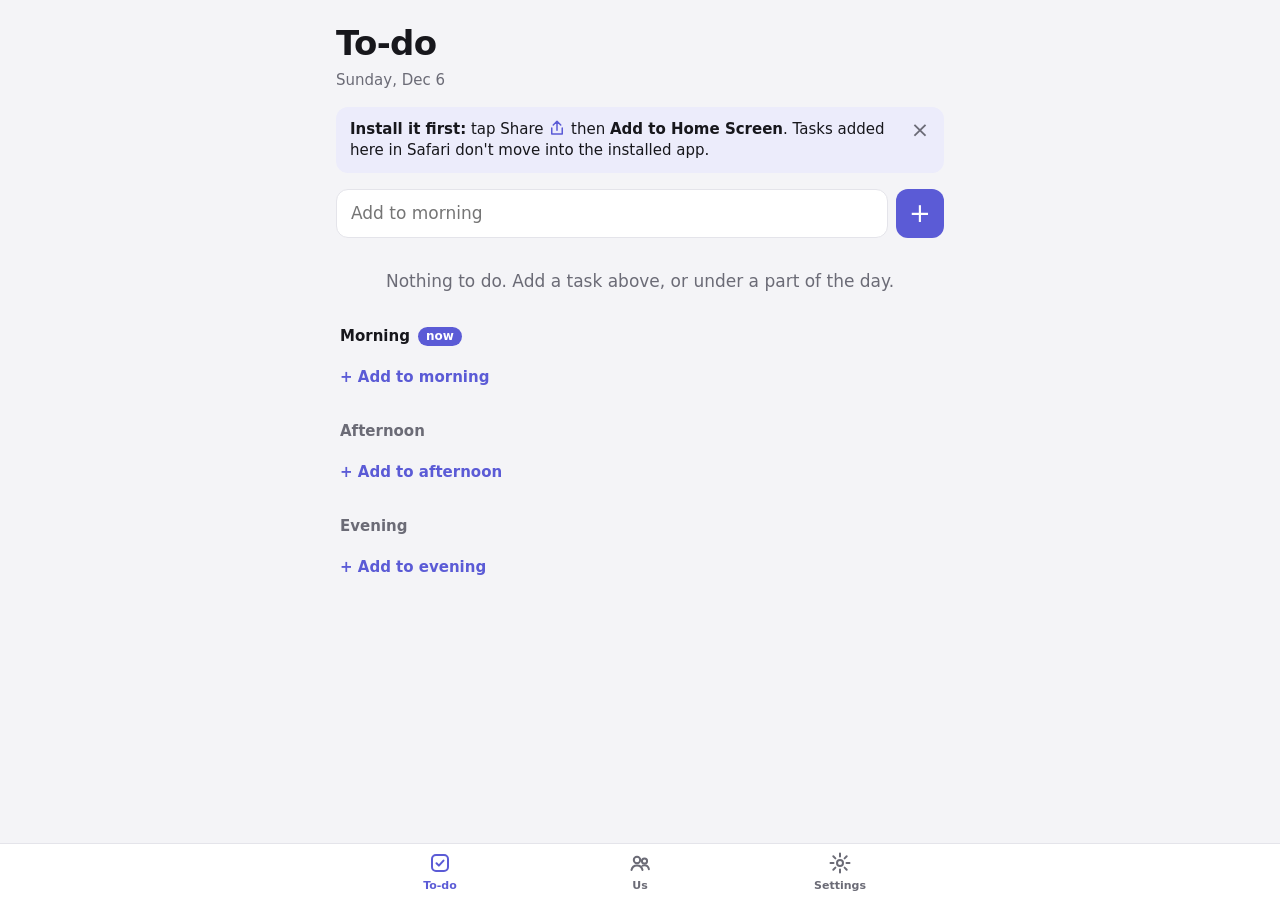
==== index.html @ 789d1683 "Daily v0.4.0" ====
<!doctype html>
<html lang="en">
<head>
<meta charset="utf-8">
<meta name="viewport" content="width=device-width, initial-scale=1, viewport-fit=cover">
<!-- Safety: only this app's own files may load or run; the only other site it may talk to is its own account server -->
<meta http-equiv="Content-Security-Policy" content="default-src 'self'; connect-src 'self' https://jgljhwydqghnmutywkzp.supabase.co wss://jgljhwydqghnmutywkzp.supabase.co; img-src 'self' data: blob:; object-src 'none'; base-uri 'none'; form-action 'none'">
<title>Daily</title>
<meta name="theme-color" content="#f4f4f7" media="(prefers-color-scheme: light)">
<meta name="theme-color" content="#0f0f12" media="(prefers-color-scheme: dark)">
<meta name="mobile-web-app-capable" content="yes">
<meta name="apple-mobile-web-app-capable" content="yes">
<meta name="apple-mobile-web-app-status-bar-style" content="default">
<meta name="apple-mobile-web-app-title" content="Daily">
<link rel="manifest" href="manifest.webmanifest">
<link rel="apple-touch-icon" href="icons/icon-180.png">
<link rel="icon" href="icons/icon-192.png">
<link rel="stylesheet" href="app.css">
<script src="vendor/supabase-2.117.3.js" defer></script>
<script src="config.js" defer></script>
<script src="app.js" defer></script>
<script src="sync.js" defer></script>
<script src="together.js" defer></script>
<script src="together-view.js" defer></script>
</head>
<body>
<header class="top">
  <h1 id="title">To-do</h1>
  <p id="subtitle" class="sub"></p>
</header>

<div id="banner" class="banner" role="alert" hidden></div>

<main>
  <!-- To-do tab -->
  <section id="view-todo" class="view">
    <div id="install-tip" class="tip" hidden>
      <p><b>Install it first:</b> tap Share
        <svg class="inline-icon" viewBox="0 0 24 24" aria-label="Share icon"><path d="M12 3v12M7 8l5-5 5 5M5 12v8h14v-8" fill="none" stroke="currentColor" stroke-width="2" stroke-linecap="round" stroke-linejoin="round"/></svg>
        then <b>Add to Home Screen</b>. Tasks added here in Safari don't move into the installed app.</p>
      <button id="install-tip-close" class="icon-btn" type="button" aria-label="Hide tip">×</button>
    </div>

    <form id="add-form" class="add" autocomplete="off">
      <input id="add-input" type="text" placeholder="Add a task" maxlength="200" enterkeyhint="done" aria-label="New task">
      <button type="submit" class="add-btn" aria-label="Add task">+</button>
    </form>

    <p id="empty" class="empty" hidden>Nothing to do. Add a task above, or under a part of the day.</p>

    <!-- Morning / Afternoon / Evening (and Anytime when it has tasks), drawn by app.js -->
    <div id="parts"></div>

    <button id="clear-done" class="text-btn danger" type="button" hidden>Clear done tasks</button>
  </section>

  <!-- Us tab: plans and the shared list, drawn by together-view.js -->
  <section id="view-us" class="view" hidden>
    <div id="us-root"></div>
  </section>

  <!-- Settings tab -->
  <section id="view-settings" class="view" hidden>
    <div class="card">
      <h2>Account</h2>
      <form id="signin-form" class="account-form" autocomplete="on" hidden>
        <input id="signin-email" type="email" placeholder="Email" autocomplete="username" aria-label="Email"
          autocapitalize="off" spellcheck="false">
        <input id="signin-password" type="password" placeholder="Password" autocomplete="current-password"
          aria-label="Password">
        <button id="signin-btn" class="btn primary" type="submit">Sign in</button>
      </form>
      <div id="account-in" hidden>
        <p>Signed in as <b id="account-email"></b></p>
        <button id="sync-now" class="btn" type="button">Sync now</button>
        <details id="password-box">
          <summary class="btn">Change password</summary>
          <form id="password-form" class="account-form">
            <input id="new-password" type="password" placeholder="New password (8+ characters)"
              autocomplete="new-password" aria-label="New password">
            <button class="btn primary" type="submit">Save new password</button>
          </form>
        </details>
        <button id="signout-btn" class="btn" type="button">Sign out</button>
      </div>
      <p id="sync-status" class="muted"></p>
    </div>

    <div class="card">
      <h2>Backup</h2>
      <p id="backup-status" class="muted"></p>
      <button id="export-btn" class="btn primary" type="button">Save a backup</button>
      <button id="import-btn" class="btn" type="button">Restore from a backup file</button>
      <button id="snapshot-btn" class="btn" type="button"></button>
      <input id="import-file" type="file" accept="application/json,.json" hidden>
    </div>

    <div class="card">
      <h2>Privacy</h2>
      <p id="privacy-text">Your tasks are stored only on this phone. Nothing is sent anywhere until you sign in. No tracking, no ads.</p>
      <p id="persist-status" class="muted"></p>
    </div>

    <div class="card">
      <h2>Install on iPhone</h2>
      <ol class="steps">
        <li>Open the app link in <b>Safari</b></li>
        <li>Tap <b>Share</b>, then <b>Add to Home Screen</b></li>
        <li>Open <b>Daily</b> from the home screen from now on</li>
      </ol>
    </div>

    <p class="muted center">Daily · version <span id="app-version"></span></p>
  </section>
</main>

<nav class="tabs">
  <button class="tab active" type="button" data-view="todo">
    <svg viewBox="0 0 24 24" aria-hidden="true"><rect x="4" y="4" width="16" height="16" rx="4" fill="none" stroke="currentColor" stroke-width="2"/><path d="M8.5 12.2l2.4 2.4 4.6-5" fill="none" stroke="currentColor" stroke-width="2" stroke-linecap="round" stroke-linejoin="round"/></svg>
    To-do
  </button>
  <button class="tab" type="button" data-view="us">
    <svg viewBox="0 0 24 24" aria-hidden="true"><circle cx="9" cy="9" r="3.2" fill="none" stroke="currentColor" stroke-width="2"/><circle cx="16.5" cy="10" r="2.6" fill="none" stroke="currentColor" stroke-width="2"/><path d="M3.5 19c.6-3 2.8-4.6 5.5-4.6s4.9 1.6 5.5 4.6M14.6 14.6c.6-.2 1.2-.3 1.9-.3 2.2 0 3.9 1.3 4.4 4" fill="none" stroke="currentColor" stroke-width="2" stroke-linecap="round"/></svg>
    <span>Us <span id="us-count" class="tab-count" hidden></span></span>
  </button>
  <button class="tab" type="button" data-view="settings">
    <svg viewBox="0 0 24 24" aria-hidden="true"><circle cx="12" cy="12" r="3" fill="none" stroke="currentColor" stroke-width="2"/><path d="M12 2.5v3M12 18.5v3M2.5 12h3M18.5 12h3M5.3 5.3l2.1 2.1M16.6 16.6l2.1 2.1M5.3 18.7l2.1-2.1M16.6 7.4l2.1-2.1" stroke="currentColor" stroke-width="2" stroke-linecap="round"/></svg>
    Settings
  </button>
</nav>

<div id="toast" class="toast" role="status" hidden>
  <span id="toast-text"></span>
  <button id="toast-undo" type="button" hidden>Undo</button>
</div>
</body>
</html>
---- app.css ----
/* Daily App styles. Colors are tokens on :root; dark mode follows the phone's setting. */
:root {
  --bg: #f4f4f7;
  --card: #ffffff;
  --text: #17171c;
  --muted: #6b6b76;
  --line: #e4e4ea;
  --accent: #5b5bd6;
  --accent-text: #ffffff;
  --danger: #c93a50;
  --done: #9a9aa5;
  --tip: #ececfb;
  --shadow: 0 1px 2px rgba(20, 20, 40, .06), 0 2px 8px rgba(20, 20, 40, .04);
  color-scheme: light dark;
}
@media (prefers-color-scheme: dark) {
  :root {
    --bg: #0f0f12;
    --card: #1b1b20;
    --text: #f2f2f5;
    --muted: #9b9ba6;
    --line: #2a2a31;
    --accent: #8b8bf0;
    --accent-text: #0f0f12;
    --danger: #ff6b81;
    --done: #6c6c76;
    --tip: #22223a;
    --shadow: none;
  }
}

* { box-sizing: border-box; }
[hidden] { display: none !important; }
/* App feel: no double-tap zoom (pinch zoom still works), no text-select popup when holding a task.
   Typing boxes stay selectable. */
html { -webkit-text-size-adjust: 100%; touch-action: manipulation; }
body { -webkit-user-select: none; user-select: none; -webkit-touch-callout: none; }
input, textarea { -webkit-user-select: text; user-select: text; }
body {
  margin: 0;
  min-height: 100dvh;
  background: var(--bg);
  color: var(--text);
  font: 17px/1.4 -apple-system, BlinkMacSystemFont, "SF Pro Text", system-ui, sans-serif;
  /* Room for the iPhone notch at the top and the tab bar + home bar at the bottom */
  padding: env(safe-area-inset-top) 0 calc(72px + env(safe-area-inset-bottom));
  -webkit-tap-highlight-color: transparent;
}
button { font: inherit; color: inherit; cursor: pointer; transition: transform .08s ease, opacity .08s ease; }
/* Pressed look, so every tap answers right away */
button:active { transform: scale(.95); opacity: .7; }
@media (prefers-reduced-motion: reduce) {
  *, ::before, ::after { transition: none !important; }
  button:active { transform: none; }
}

.top, main { max-width: 640px; margin: 0 auto; }
.top { padding: 20px 16px 4px; }
h1 { margin: 0; font-size: 34px; font-weight: 700; letter-spacing: -0.02em; }
.sub { margin: 2px 0 0; color: var(--muted); font-size: 15px; }
main { padding: 12px 16px 24px; }

.banner {
  max-width: 608px; margin: 8px auto 0; padding: 12px 14px; border-radius: 12px;
  background: var(--danger); color: #fff; font-size: 15px;
}

/* Add-a-task row. 17px text stops iPhone from zooming in when typing. */
.add { display: flex; gap: 8px; margin-bottom: 16px; }
.add input {
  flex: 1; min-width: 0; padding: 12px 14px; font: inherit;
  border: 1px solid var(--line); border-radius: 12px; background: var(--card); color: var(--text);
}
.add input:focus { outline: 2px solid var(--accent); outline-offset: -1px; border-color: transparent; }
.add-btn {
  flex: none; width: 48px; border: 0; border-radius: 12px;
  background: var(--accent); color: var(--accent-text); font-size: 26px; line-height: 1;
}

/* Task lists */
.list {
  list-style: none; margin: 0; padding: 0; overflow: hidden;
  background: var(--card); border-radius: 14px; box-shadow: var(--shadow);
}
.list:empty { display: none; }
.item { display: flex; align-items: center; gap: 2px; min-height: 52px; padding: 0 4px 0 4px; border-top: 1px solid var(--line); }
.item:first-child { border-top: 0; }
.check { flex: none; width: 44px; height: 44px; display: grid; place-items: center; padding: 0; border: 0; background: none; }
.check span {
  width: 24px; height: 24px; display: grid; place-items: center;
  border: 2px solid var(--muted); border-radius: 50%; transition: background .15s, border-color .15s;
}
.check svg { width: 14px; height: 14px; opacity: 0; color: var(--accent-text); }
.item.done .check span { background: var(--accent); border-color: var(--accent); }
.item.done .check svg { opacity: 1; }
.text { flex: 1; min-width: 0; padding: 13px 0; overflow-wrap: anywhere; }
.item.done .text { color: var(--done); text-decoration: line-through; }
.edit { flex: 1; min-width: 0; padding: 13px 0; border: 0; outline: none; background: transparent; color: var(--text); font: inherit; }
.del { flex: none; width: 44px; height: 44px; padding: 0; border: 0; background: none; color: var(--muted); font-size: 22px; }

.empty { margin: 32px 0; text-align: center; color: var(--muted); }

/* Parts of the day */
.part { margin-bottom: 22px; }
.part-head {
  display: flex; align-items: center; gap: 8px; margin: 0 4px 8px;
  font-size: 15px; font-weight: 600; color: var(--muted);
}
.part.now .part-head { color: var(--text); }
.now-pill {
  padding: 1px 8px; border-radius: 999px;
  background: var(--accent); color: var(--accent-text); font-size: 12px; font-weight: 700;
}
.part-count { margin-left: auto; font-size: 13px; font-weight: 400; color: var(--muted); }
.add-to {
  display: block; width: 100%; min-height: 44px; padding: 8px 4px; border: 0; background: none;
  text-align: left; color: var(--accent); font-size: 15px; font-weight: 600;
}
.add-inline {
  display: block; width: 100%; margin-top: 8px; padding: 12px 14px; font: inherit;
  border: 0; border-radius: 12px; outline: 2px solid var(--accent); outline-offset: -1px;
  background: var(--card); color: var(--text);
}
.item.editing { flex-wrap: wrap; }
.move { display: flex; flex-wrap: wrap; gap: 6px; width: 100%; padding: 0 8px 12px 46px; }
.move button { min-height: 44px; padding: 10px 14px; border: 1px solid var(--line); border-radius: 999px; background: var(--bg); font-size: 14px; }
.move button.on { border-color: var(--accent); background: var(--accent); color: var(--accent-text); }

.text-btn { display: block; margin: 12px auto 0; padding: 10px 16px; border: 0; background: none; font-size: 15px; }
.danger { color: var(--danger); }

/* Install tip */
.tip {
  display: flex; align-items: flex-start; gap: 8px; margin-bottom: 16px;
  padding: 12px 6px 12px 14px; border-radius: 12px; background: var(--tip); font-size: 15px;
}
.tip p { margin: 0; flex: 1; }
.inline-icon { width: 18px; height: 18px; vertical-align: -3px; color: var(--accent); }
.icon-btn { flex: none; width: 36px; height: 36px; margin-top: -6px; border: 0; background: none; color: var(--muted); font-size: 22px; }

/* Settings */
.card { margin-bottom: 16px; padding: 16px; border-radius: 14px; background: var(--card); box-shadow: var(--shadow); }
.card h2 { margin: 0 0 6px; font-size: 20px; }
.card p { margin: 0 0 12px; }
.card p:last-child { margin-bottom: 0; }
.muted { color: var(--muted); font-size: 15px; }
.center { text-align: center; }
.steps { margin: 0; padding-left: 22px; }
.steps li { margin: 4px 0; }
.btn {
  display: block; width: 100%; margin-top: 8px; padding: 13px 16px;
  border: 1px solid var(--line); border-radius: 12px; background: var(--bg); text-align: center;
}
.btn.primary { border-color: var(--accent); background: var(--accent); color: var(--accent-text); font-weight: 600; }
.btn:disabled { opacity: .5; }

/* Account (sign-in) */
.account-form input {
  display: block; width: 100%; margin-top: 8px; padding: 12px 14px; font: inherit;
  border: 1px solid var(--line); border-radius: 12px; background: var(--bg); color: var(--text);
}
.account-form input:focus { outline: 2px solid var(--accent); outline-offset: -1px; border-color: transparent; }
#password-box summary { list-style: none; cursor: pointer; }
#password-box summary::-webkit-details-marker { display: none; }
#sync-status { margin-top: 12px; }

/* Us tab: plans and the shared list */
.us-head { margin: 22px 4px 8px; font-size: 15px; font-weight: 600; color: var(--muted); }
.us-msg { margin: 0 0 12px; padding: 10px 14px; border-radius: 12px; background: var(--tip); font-size: 15px; }
.plan-card {
  margin-bottom: 10px; padding: 14px 16px; border-radius: 14px; background: var(--card); box-shadow: var(--shadow);
  border: 2px solid var(--accent);
}
.plan-card.quiet { border-color: transparent; }
.plan-title { font-size: 17px; font-weight: 600; overflow-wrap: anywhere; }
.small { font-size: 13px; }
.btn-row { display: flex; gap: 8px; }
.btn-row .btn { flex: 1; }
.btn-row.three .btn { padding-left: 6px; padding-right: 6px; }
.btn.suggest { margin: 4px 0 6px; }
.plan-fields input[type="text"], .plan-fields input[type="date"], .plan-fields input[type="time"] {
  display: block; width: 100%; margin-top: 8px; padding: 12px 14px; font: inherit;
  border: 1px solid var(--line); border-radius: 12px; background: var(--bg); color: var(--text);
}
.plan-fields .move { padding: 8px 0 0; }
.plan-fields label { display: block; margin-top: 8px; }
.history { margin-top: 8px; font-size: 13px; color: var(--muted); }
.history summary { min-height: 32px; padding-top: 6px; cursor: pointer; }
.history ul { margin: 4px 0 0; padding-left: 18px; }
.by { color: var(--muted); font-size: 13px; text-decoration: none; }
.plan-row .text { padding-left: 12px; }
.past summary { font-weight: 600; cursor: pointer; }
.past .plan-card { margin-top: 10px; box-shadow: none; background: var(--bg); }
.invite .code { margin: 8px 0; font-size: 34px; font-weight: 700; letter-spacing: .18em; text-align: center; }
.tab-count {
  display: inline-block; min-width: 18px; padding: 0 5px; border-radius: 999px;
  background: var(--danger); color: #fff; font-size: 11px; line-height: 18px; text-align: center;
}

/* Bottom tab bar */
.tabs {
  position: fixed; left: 0; right: 0; bottom: 0; display: flex; justify-content: center;
  padding-bottom: env(safe-area-inset-bottom);
  background: var(--card); border-top: 1px solid var(--line);
}
.tab {
  flex: 1; max-width: 200px; height: 56px; border: 0; background: none; color: var(--muted);
  display: flex; flex-direction: column; align-items: center; justify-content: center; gap: 3px;
  font-size: 11px; font-weight: 600;
}
.tab svg { width: 24px; height: 24px; }
.tab.active { color: var(--accent); }

/* Toast with Undo */
.toast {
  position: fixed; left: 16px; right: 16px; bottom: calc(68px + env(safe-area-inset-bottom));
  max-width: 480px; margin: 0 auto; display: flex; align-items: center; justify-content: space-between; gap: 12px;
  padding: 10px 8px 10px 16px; border-radius: 12px; background: #23232a; color: #fff; font-size: 15px;
  box-shadow: 0 4px 16px rgba(0, 0, 0, .2);
}
.toast button { min-height: 44px; padding: 8px 14px; border: 0; background: none; color: #a9a9ff; font-weight: 700; }
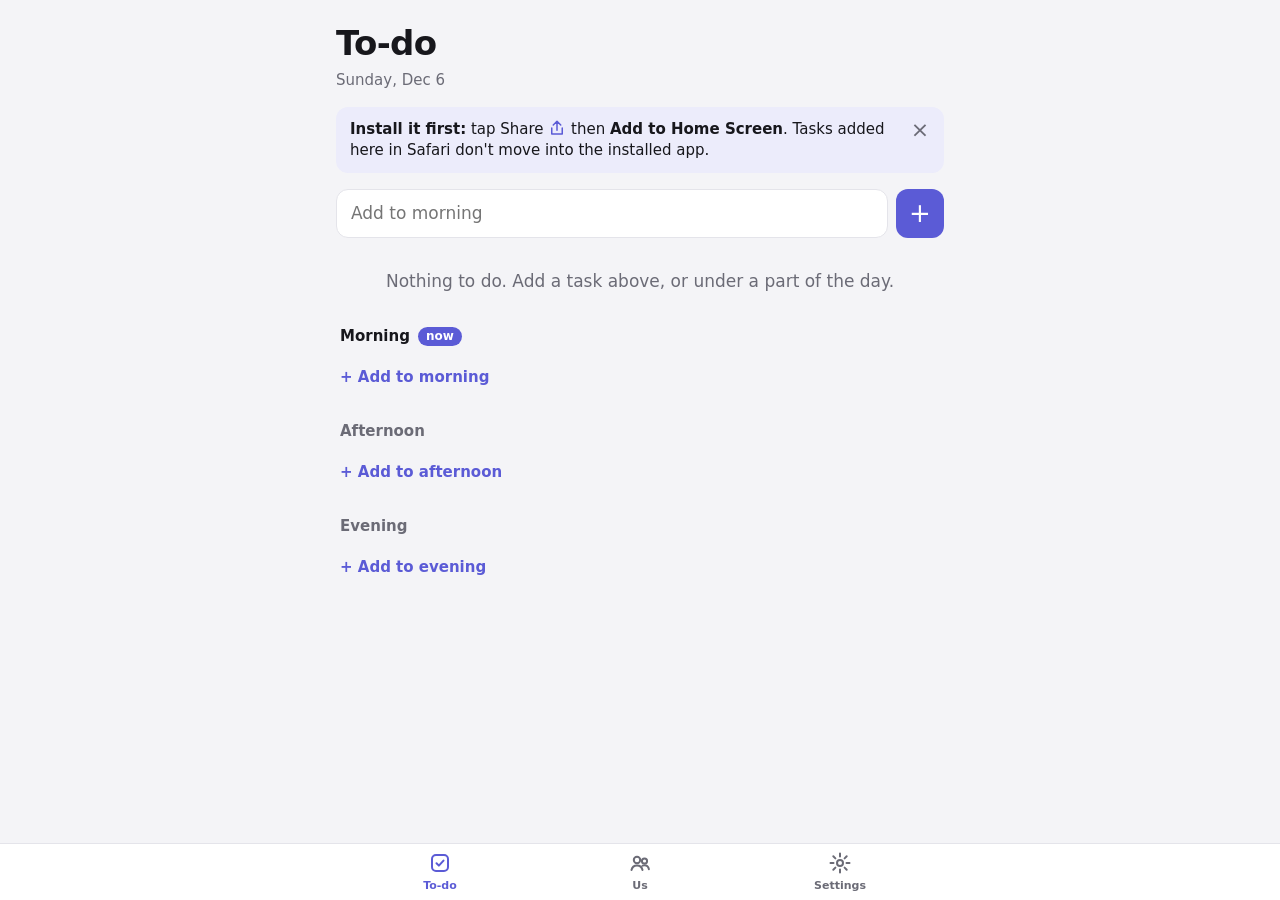
==== commit f6f4f0de: "Daily v0.8.0" ====
--- a/index.html
+++ b/index.html
@@ -70,6 +70,21 @@
           aria-label="Password">
         <button id="signin-btn" class="btn primary" type="submit">Sign in</button>
       </form>
+      <!-- New people: an invite code from someone in the family makes the account -->
+      <details id="join-box" hidden>
+        <summary class="btn">New here? Join with a code</summary>
+        <form id="join-form" class="account-form" autocomplete="on">
+          <input id="join-code" type="text" maxlength="6" placeholder="6-letter code" aria-label="Invite code"
+            autocapitalize="characters" autocomplete="off" spellcheck="false">
+          <input id="join-name" type="text" maxlength="40" placeholder="Your first name" aria-label="Your name"
+            autocomplete="given-name">
+          <input id="join-email" type="email" placeholder="Email" autocomplete="username" aria-label="Email"
+            autocapitalize="off" spellcheck="false">
+          <input id="join-password" type="password" placeholder="Pick a password (8+ characters)"
+            autocomplete="new-password" aria-label="Pick a password">
+          <button id="join-btn" class="btn primary" type="submit">Join</button>
+        </form>
+      </details>
       <div id="account-in" hidden>
         <p>Signed in as <b id="account-email"></b></p>
         <button id="sync-now" class="btn" type="button">Sync now</button>
--- a/app.css
+++ b/app.css
@@ -184,14 +184,65 @@
 }
 .plan-fields .move { padding: 8px 0 0; }
 .plan-fields label { display: block; margin-top: 8px; }
-.history { margin-top: 8px; font-size: 13px; color: var(--muted); }
-.history summary { min-height: 32px; padding-top: 6px; cursor: pointer; }
-.history ul { margin: 4px 0 0; padding-left: 18px; }
+.plan-head {
+  display: flex; align-items: baseline; justify-content: space-between; gap: 10px; width: 100%; min-height: 32px;
+  padding: 0; border: 0; background: none; color: var(--text); text-align: left;
+}
+.plan-more-hint { flex: none; color: var(--accent); font-size: 14px; font-weight: 600; }
+.plan-more { margin-top: 10px; padding-top: 10px; border-top: 1px solid var(--line); }
+.plan-details { margin: 0 0 4px; white-space: pre-wrap; overflow-wrap: anywhere; }
+.plan-more textarea, .plan-fields textarea {
+  display: block; width: 100%; margin-top: 8px; padding: 12px 14px; font: inherit; resize: vertical;
+  border: 1px solid var(--line); border-radius: 12px; background: var(--bg); color: var(--text);
+}
+.text-btn.left { margin: 4px 0 0; padding: 10px 0; color: var(--accent); }
+.history-head { margin-top: 10px; }
+.history-drop { margin-top: 10px; }
+.history-drop summary {
+  min-height: 44px; display: flex; align-items: center; gap: 6px; list-style: none;
+  color: var(--muted); font-size: 14px; font-weight: 600; cursor: pointer;
+}
+.history-drop summary::-webkit-details-marker { display: none; }
+.history-drop summary::before { content: "\25B8"; font-size: 12px; transition: transform .15s; }
+.history-drop[open] summary::before { transform: rotate(90deg); }
+.plan-note { margin-top: 6px; font-size: 15px; font-style: italic; overflow-wrap: anywhere; }
+.plan-note .by { font-style: normal; }
+.notes { margin: 4px 0 0; padding-left: 18px; font-size: 15px; overflow-wrap: anywhere; }
+.notes li { margin: 2px 0; }
+.history { margin: 4px 0 0; padding-left: 18px; font-size: 13px; color: var(--muted); }
 .by { color: var(--muted); font-size: 13px; text-decoration: none; }
 .plan-row .text { padding-left: 12px; }
 .past summary { font-weight: 600; cursor: pointer; }
 .past .plan-card { margin-top: 10px; box-shadow: none; background: var(--bg); }
 .invite .code { margin: 8px 0; font-size: 34px; font-weight: 700; letter-spacing: .18em; text-align: center; }
+details.invite summary { font-weight: 600; cursor: pointer; }
+details.people-box summary { font-weight: 600; cursor: pointer; }
+.people { margin: 10px 0 4px; padding: 0; list-style: none; }
+.person { display: flex; align-items: center; justify-content: space-between; gap: 8px; min-height: 44px; border-top: 1px solid var(--line); }
+.person .text-btn { margin: 0; padding: 10px 0; }
+#join-box { margin-top: 12px; }
+#join-box summary { list-style: none; cursor: pointer; }
+#join-box summary::-webkit-details-marker { display: none; }
+/* Space chips: one per shared space, with its waiting count; scrolls sideways when there are many */
+.space-bar { display: flex; gap: 6px; margin: 0 0 12px; overflow-x: auto; scrollbar-width: none; }
+.space-bar::-webkit-scrollbar { display: none; }
+.space-chip {
+  flex: none; display: inline-flex; align-items: center; gap: 6px; min-height: 44px; max-width: 70%; padding: 10px 16px;
+  border: 1px solid var(--line); border-radius: 999px; background: var(--card); color: var(--text); font-size: 15px;
+  white-space: nowrap; overflow: hidden; text-overflow: ellipsis;
+}
+.space-chip.on { border-color: var(--accent); background: var(--accent); color: var(--accent-text); }
+.chip-count {
+  min-width: 20px; padding: 1px 6px; border-radius: 999px; background: var(--danger); color: #fff;
+  font-size: 12px; font-weight: 700; text-align: center;
+}
+/* Busy page (busy.html) and the busy-link card */
+.busy-day h2 { font-size: 17px; }
+.busy-row { display: flex; justify-content: space-between; align-items: baseline; gap: 10px; padding: 6px 0; border-top: 1px solid var(--line); }
+.busy-row:first-of-type { border-top: 0; }
+.busy-when { font-weight: 600; }
+.busy-foot { margin-top: 20px; }
+.link-box { margin: 8px 0; padding: 10px 12px; border-radius: 10px; background: var(--bg); font-size: 13px; overflow-wrap: anywhere; -webkit-user-select: all; user-select: all; }
 .tab-count {
   display: inline-block; min-width: 18px; padding: 0 5px; border-radius: 999px;
   background: var(--danger); color: #fff; font-size: 11px; line-height: 18px; text-align: center;
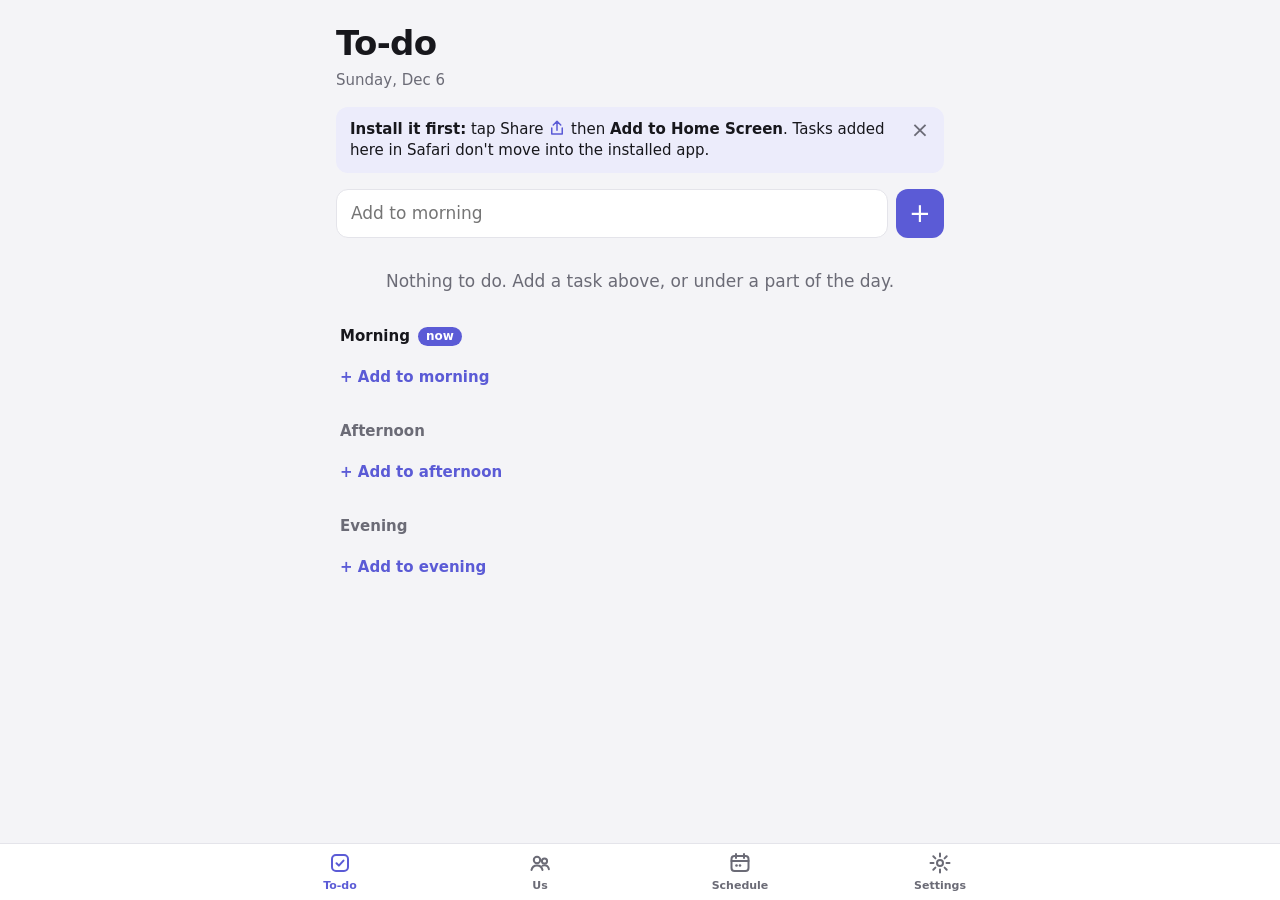
==== commit abe6c867: "Daily v0.9.0" ====
--- a/index.html
+++ b/index.html
@@ -22,6 +22,7 @@
 <script src="sync.js" defer></script>
 <script src="together.js" defer></script>
 <script src="together-view.js" defer></script>
+<script src="schedule.js" defer></script>
 </head>
 <body>
 <header class="top">
@@ -57,6 +58,11 @@
   <!-- Us tab: plans and the shared list, drawn by together-view.js -->
   <section id="view-us" class="view" hidden>
     <div id="us-root"></div>
+  </section>
+
+  <!-- Schedule tab: month + agenda for everyone you share a space with, drawn by schedule.js -->
+  <section id="view-schedule" class="view" hidden>
+    <div id="schedule-root"></div>
   </section>
 
   <!-- Settings tab -->
@@ -138,6 +144,10 @@
     <svg viewBox="0 0 24 24" aria-hidden="true"><circle cx="9" cy="9" r="3.2" fill="none" stroke="currentColor" stroke-width="2"/><circle cx="16.5" cy="10" r="2.6" fill="none" stroke="currentColor" stroke-width="2"/><path d="M3.5 19c.6-3 2.8-4.6 5.5-4.6s4.9 1.6 5.5 4.6M14.6 14.6c.6-.2 1.2-.3 1.9-.3 2.2 0 3.9 1.3 4.4 4" fill="none" stroke="currentColor" stroke-width="2" stroke-linecap="round"/></svg>
     <span>Us <span id="us-count" class="tab-count" hidden></span></span>
   </button>
+  <button class="tab" type="button" data-view="schedule">
+    <svg viewBox="0 0 24 24" aria-hidden="true"><rect x="3.5" y="5" width="17" height="15" rx="3" fill="none" stroke="currentColor" stroke-width="2"/><path d="M3.5 10h17M8 3v4M16 3v4" fill="none" stroke="currentColor" stroke-width="2" stroke-linecap="round"/><circle cx="8.5" cy="14.5" r="1.3" fill="currentColor"/><circle cx="12" cy="14.5" r="1.3" fill="currentColor"/></svg>
+    Schedule
+  </button>
   <button class="tab" type="button" data-view="settings">
     <svg viewBox="0 0 24 24" aria-hidden="true"><circle cx="12" cy="12" r="3" fill="none" stroke="currentColor" stroke-width="2"/><path d="M12 2.5v3M12 18.5v3M2.5 12h3M18.5 12h3M5.3 5.3l2.1 2.1M16.6 16.6l2.1 2.1M5.3 18.7l2.1-2.1M16.6 7.4l2.1-2.1" stroke="currentColor" stroke-width="2" stroke-linecap="round"/></svg>
     Settings
--- a/app.css
+++ b/app.css
@@ -220,6 +220,7 @@
 .people { margin: 10px 0 4px; padding: 0; list-style: none; }
 .person { display: flex; align-items: center; justify-content: space-between; gap: 8px; min-height: 44px; border-top: 1px solid var(--line); }
 .person .text-btn { margin: 0; padding: 10px 0; }
+.sr-only { position: absolute; width: 1px; height: 1px; overflow: hidden; clip: rect(0 0 0 0); white-space: nowrap; }
 #join-box { margin-top: 12px; }
 #join-box summary { list-style: none; cursor: pointer; }
 #join-box summary::-webkit-details-marker { display: none; }
@@ -270,3 +271,40 @@
   box-shadow: 0 4px 16px rgba(0, 0, 0, .2);
 }
 .toast button { min-height: 44px; padding: 8px 14px; border: 0; background: none; color: #a9a9ff; font-weight: 700; }
+
+/* Schedule tab (schedule.js): month strip + agenda, inspired by Outlook */
+.sched-head { display: flex; align-items: center; gap: 8px; margin: 0 0 12px; }
+.sched-head b { flex: 1; text-align: center; font-size: 18px; }
+.navbtn { min-width: 44px; min-height: 44px; padding: 0 12px; border: 1px solid var(--line); border-radius: 999px; background: var(--card); color: var(--text); font-size: 18px; }
+.navbtn.today-btn { font-size: 14px; font-weight: 600; color: var(--accent); }
+.sched-people .space-chip { min-height: 40px; padding: 8px 14px; font-size: 14px; }
+.dot { display: inline-block; width: 9px; height: 9px; border-radius: 50%; flex: none; }
+.sched-month { display: grid; grid-template-columns: repeat(7, 1fr); gap: 3px; margin: 10px 0 4px; }
+.sched-month .wd { text-align: center; color: var(--muted); font-size: 12px; padding-bottom: 2px; }
+.sched-month .day { min-height: 46px; padding: 4px 0 3px; border: 1px solid transparent; border-radius: 10px; background: var(--card); color: var(--text);
+  display: flex; flex-direction: column; align-items: center; gap: 3px; font-size: 14px; }
+.sched-month .day.other { color: var(--done); background: transparent; }
+.sched-month .day.today .num { color: var(--accent); font-weight: 800; }
+.sched-month .day.sel { border-color: var(--accent); }
+.sched-month .day.free-all { background: rgba(47, 158, 110, .28); }
+.sched-month .day.free-some { background: rgba(47, 158, 110, .11); }
+.sched-month .dots { display: flex; gap: 2px; height: 7px; align-items: center; }
+.sched-month .dots i { width: 6px; height: 6px; border-radius: 50%; display: block; }
+.sched-month .dots em { font-size: 9px; font-style: normal; color: var(--muted); }
+.sw { display: inline-block; width: 12px; height: 12px; border-radius: 3px; vertical-align: -2px; }
+.sw.free-all { background: rgba(47, 158, 110, .45); }
+.sw.free-some { background: rgba(47, 158, 110, .18); }
+.sched-agenda .ag-day { margin: 14px 0 4px; font-size: 15px; }
+.sched-agenda .ag-day span { color: var(--muted); font-weight: 400; }
+.sched-agenda .ag-free { color: #2f9e6e; }
+.ag { display: flex; align-items: stretch; gap: 10px; width: 100%; min-height: 44px; padding: 6px 0; border: 0; border-top: 1px solid var(--line);
+  background: none; color: var(--text); text-align: left; font-size: 15px; }
+.ag .bar { flex: none; width: 4px; border-radius: 2px; }
+.ag .bar.tent { background: repeating-linear-gradient(45deg, var(--muted) 0 3px, transparent 3px 6px); }
+.ag .when { flex: none; width: 92px; color: var(--muted); font-size: 13px; padding-top: 1px; }
+.ag .what { flex: 1; min-width: 0; overflow-wrap: anywhere; }
+.ag .what small { display: block; color: var(--muted); font-size: 13px; }
+.sched-agenda .free { margin: 2px 0 6px; color: var(--muted); font-size: 13px; font-style: italic; }
+.sched-foot { margin-top: 18px; }
+.privacy { margin-top: 10px; }
+.privacy .move { padding: 6px 0 0; }
